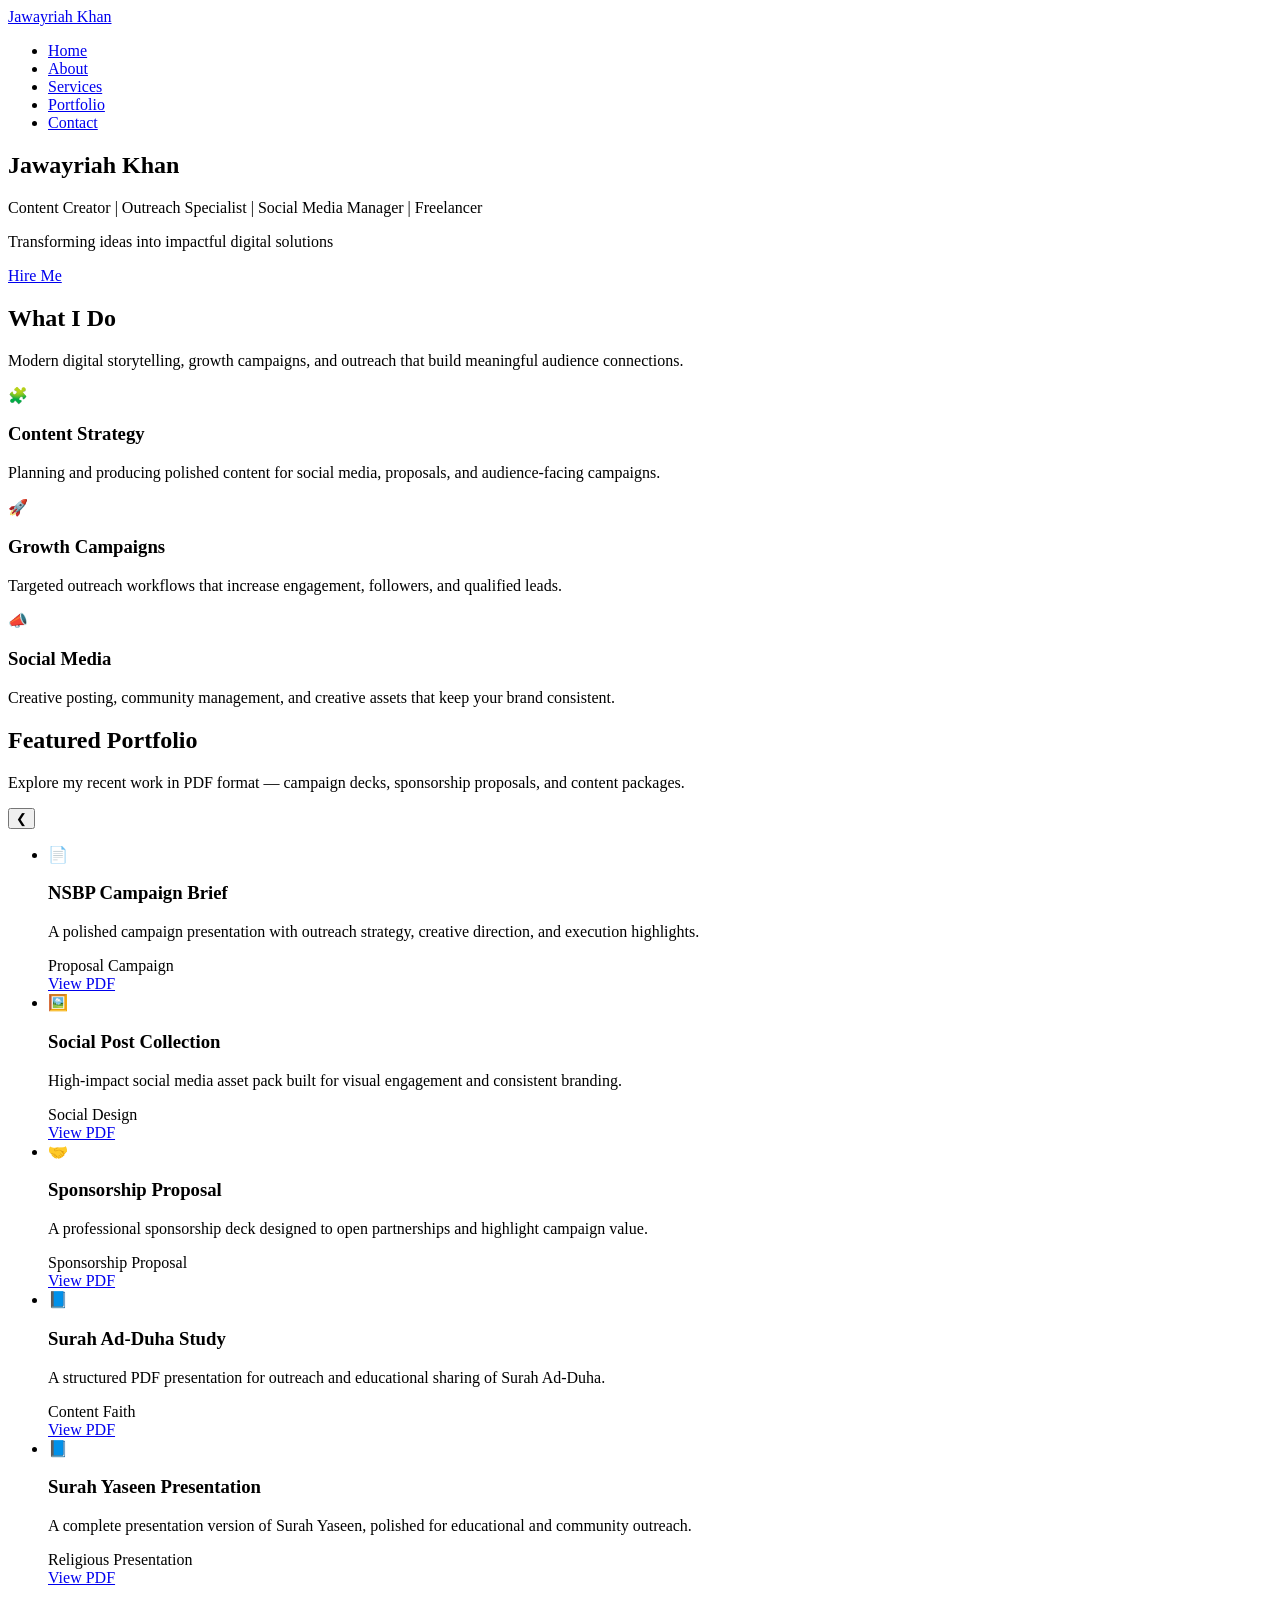
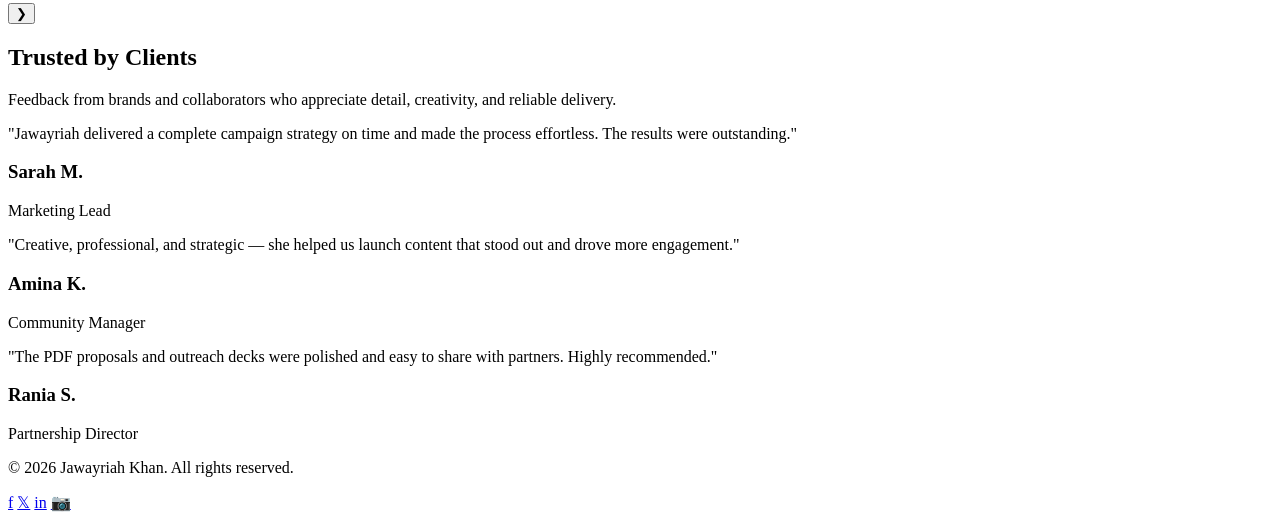
==== index.html @ d054ebfe "Add files via upload" ====
<!DOCTYPE html>
<html lang="en">
<head>
    <meta charset="UTF-8">
    <meta name="viewport" content="width=device-width, initial-scale=1.0">
    <meta name="description" content="Jawayriah Khan - Content Creator, Outreach Specialist, Social Media Manager, and Freelancer">
    <title>Jawayriah Khan - Portfolio</title>
    <link href="https://fonts.googleapis.com/css2?family=Poppins:wght@300;400;600;700&family=Playfair+Display:wght@700&display=swap" rel="stylesheet">
    <link rel="stylesheet" href="css/style.css">
</head>
<body>
    <!-- Navigation Bar -->
    <nav class="navbar">
        <div class="nav-container">
            <div class="nav-logo">
                <a href="index.html">Jawayriah Khan</a>
            </div>
            <ul class="nav-menu">
                <li class="nav-item"><a href="index.html" class="nav-link">Home</a></li>
                <li class="nav-item"><a href="about.html" class="nav-link">About</a></li>
                <li class="nav-item"><a href="services.html" class="nav-link">Services</a></li>
                <li class="nav-item"><a href="portfolio.html" class="nav-link">Portfolio</a></li>
                <li class="nav-item"><a href="contact.html" class="nav-link">Contact</a></li>
            </ul>
            <div class="hamburger">
                <span></span>
                <span></span>
                <span></span>
            </div>
        </div>
    </nav>

    <!-- Hero Section -->
    <section class="hero">
        <div class="hero-content">
            <h1 class="hero-title">Jawayriah Khan</h1>
            <p class="hero-tagline">Content Creator | Outreach Specialist | Social Media Manager | Freelancer</p>
            <p class="hero-subtitle">Transforming ideas into impactful digital solutions</p>
            <a href="contact.html" class="cta-button">Hire Me</a>
        </div>
        <div class="hero-background"></div>
    </section>

    <!-- Feature Section -->
    <section class="feature-section">
        <div class="container">
            <div class="section-title">
                <h2>What I Do</h2>
                <p>Modern digital storytelling, growth campaigns, and outreach that build meaningful audience connections.</p>
            </div>
            <div class="feature-grid">
                <div class="feature-card reveal">
                    <span class="feature-icon">🧩</span>
                    <h3>Content Strategy</h3>
                    <p>Planning and producing polished content for social media, proposals, and audience-facing campaigns.</p>
                </div>
                <div class="feature-card reveal">
                    <span class="feature-icon">🚀</span>
                    <h3>Growth Campaigns</h3>
                    <p>Targeted outreach workflows that increase engagement, followers, and qualified leads.</p>
                </div>
                <div class="feature-card reveal">
                    <span class="feature-icon">📣</span>
                    <h3>Social Media</h3>
                    <p>Creative posting, community management, and creative assets that keep your brand consistent.</p>
                </div>
            </div>
        </div>
    </section>

    <!-- Portfolio Carousel -->
    <section class="portfolio-carousel-section">
        <div class="container">
            <div class="section-title">
                <h2>Featured Portfolio</h2>
                <p>Explore my recent work in PDF format — campaign decks, sponsorship proposals, and content packages.</p>
            </div>
            <div class="carousel">
                <button class="carousel-btn prev" aria-label="Previous slide">&#10094;</button>
                <div class="carousel-track-container">
                    <ul class="carousel-track">
                        <li class="carousel-slide">
                            <div class="carousel-card">
                                <span class="carousel-icon">📄</span>
                                <h3>NSBP Campaign Brief</h3>
                                <p>A polished campaign presentation with outreach strategy, creative direction, and execution highlights.</p>
                                <div class="project-tags">
                                    <span class="tag">Proposal</span>
                                    <span class="tag">Campaign</span>
                                </div>
                                <a href="images/Copy of nsbp this or that (1).pdf" target="_blank" class="project-button">View PDF</a>
                            </div>
                        </li>
                        <li class="carousel-slide">
                            <div class="carousel-card">
                                <span class="carousel-icon">🖼️</span>
                                <h3>Social Post Collection</h3>
                                <p>High-impact social media asset pack built for visual engagement and consistent branding.</p>
                                <div class="project-tags">
                                    <span class="tag">Social</span>
                                    <span class="tag">Design</span>
                                </div>
                                <a href="images/Post (1).pdf" target="_blank" class="project-button">View PDF</a>
                            </div>
                        </li>
                        <li class="carousel-slide">
                            <div class="carousel-card">
                                <span class="carousel-icon">🤝</span>
                                <h3>Sponsorship Proposal</h3>
                                <p>A professional sponsorship deck designed to open partnerships and highlight campaign value.</p>
                                <div class="project-tags">
                                    <span class="tag">Sponsorship</span>
                                    <span class="tag">Proposal</span>
                                </div>
                                <a href="images/Sponsorship Proposal (3).pdf" target="_blank" class="project-button">View PDF</a>
                            </div>
                        </li>
                        <li class="carousel-slide">
                            <div class="carousel-card">
                                <span class="carousel-icon">📘</span>
                                <h3>Surah Ad-Duha Study</h3>
                                <p>A structured PDF presentation for outreach and educational sharing of Surah Ad-Duha.</p>
                                <div class="project-tags">
                                    <span class="tag">Content</span>
                                    <span class="tag">Faith</span>
                                </div>
                                <a href="images/Surah Ad-Duha.pdf" target="_blank" class="project-button">View PDF</a>
                            </div>
                        </li>
                        <li class="carousel-slide">
                            <div class="carousel-card">
                                <span class="carousel-icon">📘</span>
                                <h3>Surah Yaseen Presentation</h3>
                                <p>A complete presentation version of Surah Yaseen, polished for educational and community outreach.</p>
                                <div class="project-tags">
                                    <span class="tag">Religious</span>
                                    <span class="tag">Presentation</span>
                                </div>
                                <a href="images/Surah Yaseen (2).pdf" target="_blank" class="project-button">View PDF</a>
                            </div>
                        </li>
                    </ul>
                </div>
                <button class="carousel-btn next" aria-label="Next slide">&#10095;</button>
            </div>
            <div class="carousel-dots"></div>
        </div>
    </section>

    <!-- Testimonials Section -->
    <section class="testimonial-section">
        <div class="container">
            <div class="section-title">
                <h2>Trusted by Clients</h2>
                <p>Feedback from brands and collaborators who appreciate detail, creativity, and reliable delivery.</p>
            </div>
            <div class="testimonial-grid">
                <div class="testimonial-card reveal">
                    <p>"Jawayriah delivered a complete campaign strategy on time and made the process effortless. The results were outstanding."</p>
                    <h3>Sarah M.</h3>
                    <span>Marketing Lead</span>
                </div>
                <div class="testimonial-card reveal">
                    <p>"Creative, professional, and strategic — she helped us launch content that stood out and drove more engagement."</p>
                    <h3>Amina K.</h3>
                    <span>Community Manager</span>
                </div>
                <div class="testimonial-card reveal">
                    <p>"The PDF proposals and outreach decks were polished and easy to share with partners. Highly recommended."</p>
                    <h3>Rania S.</h3>
                    <span>Partnership Director</span>
                </div>
            </div>
        </div>
    </section>

    <!-- Footer -->
    <footer class="footer">
        <div class="footer-container">
            <div class="footer-content">
                <p>&copy; 2026 Jawayriah Khan. All rights reserved.</p>
                <div class="social-links">
                    <a href="#" class="social-icon" title="Facebook">f</a>
                    <a href="#" class="social-icon" title="Twitter">𝕏</a>
                    <a href="#" class="social-icon" title="LinkedIn">in</a>
                    <a href="#" class="social-icon" title="Instagram">📷</a>
                </div>
            </div>
        </div>
    </footer>

    <script src="js/script.js"></script>
</body>
</html>
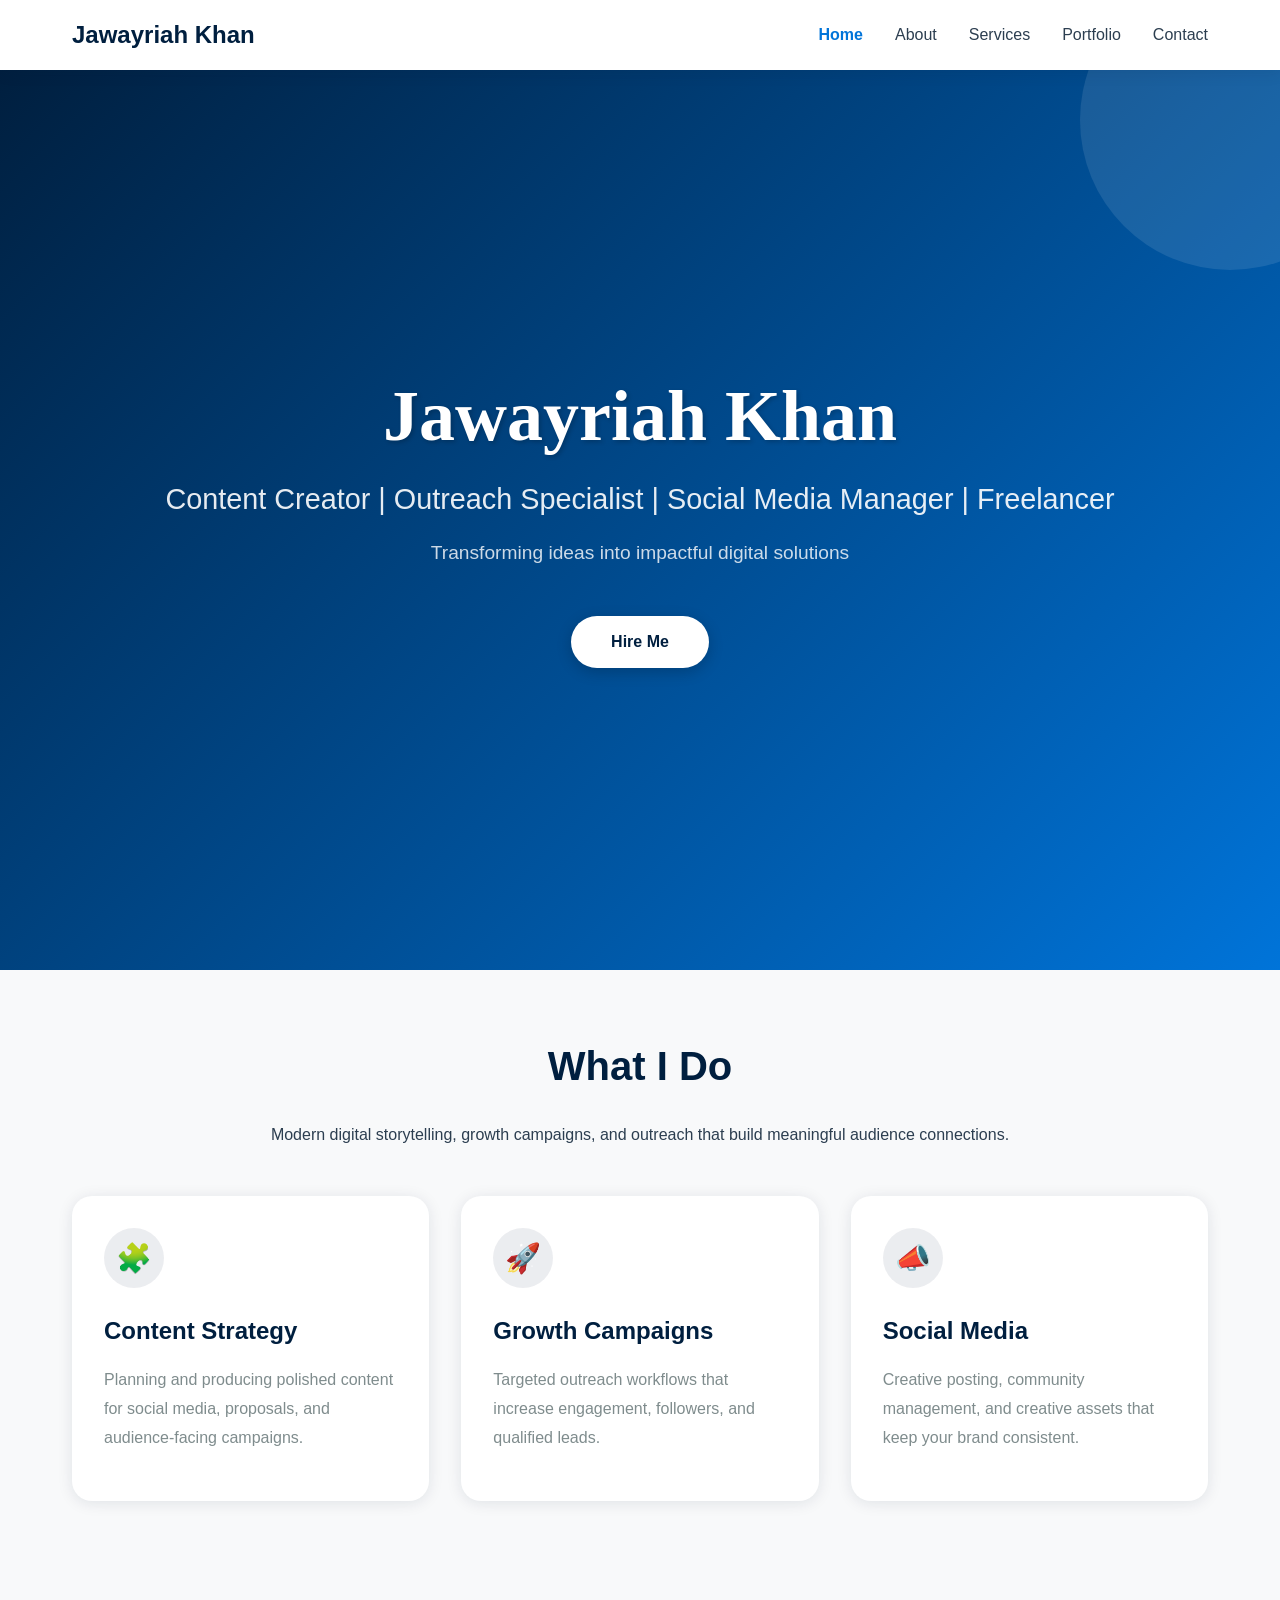
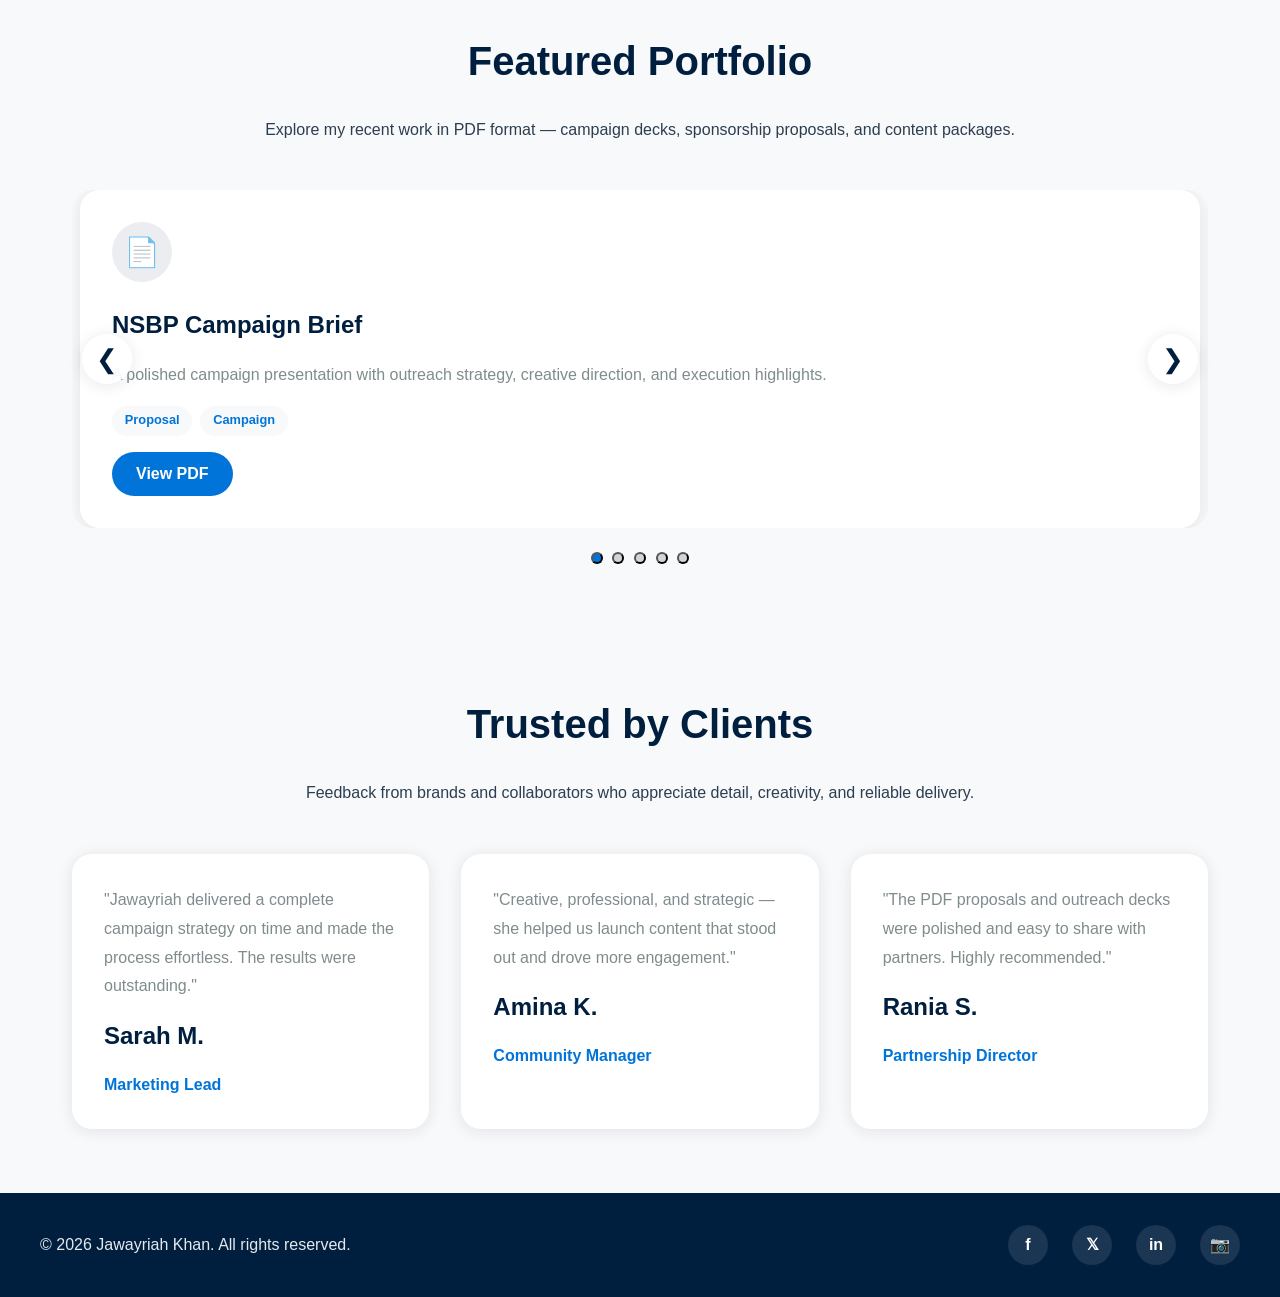
==== commit 3a7cd881: "Update index.html" ====
--- a/index.html
+++ b/index.html
@@ -6,7 +6,7 @@
     <meta name="description" content="Jawayriah Khan - Content Creator, Outreach Specialist, Social Media Manager, and Freelancer">
     <title>Jawayriah Khan - Portfolio</title>
     <link href="https://fonts.googleapis.com/css2?family=Poppins:wght@300;400;600;700&family=Playfair+Display:wght@700&display=swap" rel="stylesheet">
-    <link rel="stylesheet" href="css/style.css">
+    <link rel="stylesheet" href="style.css">
 </head>
 <body>
     <!-- Navigation Bar -->
@@ -189,6 +189,6 @@
         </div>
     </footer>
 
-    <script src="js/script.js"></script>
+    <script src="script.js"></script>
 </body>
 </html>
--- a/style.css
+++ b/style.css
@@ -0,0 +1,1340 @@
+/* ======================================
+   GLOBAL STYLES & VARIABLES
+   ====================================== */
+
+:root {
+    --primary-color: #001f3f;      /* Navy Blue */
+    --secondary-color: #0074D9;    /* Bright Blue */
+    --text-dark: #2c3e50;          /* Dark Gray */
+    --text-light: #7f8c8d;         /* Light Gray */
+    --bg-light: #f8f9fa;           /* Off White */
+    --bg-white: #ffffff;
+    --accent-color: #0074D9;
+    --transition: all 0.3s ease;
+    --shadow: 0 2px 15px rgba(0, 31, 63, 0.1);
+    --shadow-lg: 0 10px 40px rgba(0, 31, 63, 0.15);
+}
+
+* {
+    margin: 0;
+    padding: 0;
+    box-sizing: border-box;
+}
+
+html {
+    scroll-behavior: smooth;
+}
+
+body {
+    font-family: 'Poppins', sans-serif;
+    line-height: 1.6;
+    color: var(--text-dark);
+    background-color: var(--bg-white);
+    overflow-x: hidden;
+}
+
+/* ======================================
+   TYPOGRAPHY
+   ====================================== */
+
+h1, h2, h3, h4, h5, h6 {
+    font-weight: 600;
+    color: var(--primary-color);
+    margin-bottom: 1rem;
+}
+
+h1 {
+    font-family: 'Playfair Display', serif;
+    font-size: 3.5rem;
+    font-weight: 700;
+    line-height: 1.2;
+}
+
+h2 {
+    font-size: 2.5rem;
+    margin-bottom: 1.5rem;
+}
+
+h3 {
+    font-size: 1.5rem;
+    margin-bottom: 0.8rem;
+}
+
+p {
+    color: var(--text-dark);
+    margin-bottom: 1rem;
+}
+
+a {
+    text-decoration: none;
+    color: var(--primary-color);
+    transition: var(--transition);
+}
+
+/* ======================================
+   CONTAINER & UTILITIES
+   ====================================== */
+
+.container {
+    max-width: 1200px;
+    margin: 0 auto;
+    padding: 0 2rem;
+}
+
+.section-title {
+    text-align: center;
+    margin-bottom: 3rem;
+}
+
+/* ======================================
+   NAVIGATION BAR
+   ====================================== */
+
+.navbar {
+    background-color: var(--bg-white);
+    box-shadow: var(--shadow);
+    position: sticky;
+    top: 0;
+    z-index: 1000;
+}
+
+.nav-container {
+    display: flex;
+    justify-content: space-between;
+    align-items: center;
+    padding: 1rem 2rem;
+    max-width: 1200px;
+    margin: 0 auto;
+}
+
+.nav-logo a {
+    font-size: 1.5rem;
+    font-weight: 700;
+    color: var(--primary-color);
+    transition: var(--transition);
+}
+
+.nav-logo a:hover {
+    color: var(--accent-color);
+    transform: scale(1.05);
+}
+
+.nav-menu {
+    display: flex;
+    list-style: none;
+    gap: 2rem;
+    align-items: center;
+}
+
+.nav-link {
+    color: var(--text-dark);
+    font-weight: 500;
+    transition: var(--transition);
+    position: relative;
+}
+
+.nav-link:hover {
+    color: var(--accent-color);
+}
+
+.nav-link::after {
+    content: '';
+    position: absolute;
+    bottom: -5px;
+    left: 0;
+    width: 0;
+    height: 2px;
+    background-color: var(--accent-color);
+    transition: width 0.3s ease;
+}
+
+.nav-link:hover::after {
+    width: 100%;
+}
+
+/* Hamburger Menu */
+.hamburger {
+    display: none;
+    flex-direction: column;
+    cursor: pointer;
+    gap: 5px;
+}
+
+.hamburger span {
+    width: 25px;
+    height: 3px;
+    background-color: var(--primary-color);
+    border-radius: 2px;
+    transition: var(--transition);
+}
+
+.hamburger.active span:nth-child(1) {
+    transform: rotate(45deg) translate(10px, 10px);
+}
+
+.hamburger.active span:nth-child(2) {
+    opacity: 0;
+}
+
+.hamburger.active span:nth-child(3) {
+    transform: rotate(-45deg) translate(8px, -8px);
+}
+
+/* ======================================
+   HERO SECTION
+   ====================================== */
+
+.hero {
+    min-height: 100vh;
+    display: flex;
+    align-items: center;
+    justify-content: center;
+    background: linear-gradient(135deg, var(--primary-color) 0%, var(--accent-color) 100%);
+    color: var(--bg-white);
+    position: relative;
+    overflow: hidden;
+}
+
+.hero-background {
+    position: absolute;
+    width: 300px;
+    height: 300px;
+    background-color: rgba(255, 255, 255, 0.1);
+    border-radius: 50%;
+    top: -100px;
+    right: -100px;
+    animation: float 6s ease-in-out infinite;
+}
+
+.hero-content {
+    position: relative;
+    z-index: 2;
+    text-align: center;
+    padding: 2rem;
+    animation: slideInUp 0.8s ease-out;
+}
+
+.hero-title {
+    font-size: 4.5rem;
+    margin-bottom: 1rem;
+    color: var(--bg-white);
+    text-shadow: 2px 2px 4px rgba(0, 0, 0, 0.2);
+}
+
+.hero-tagline {
+    font-size: 1.8rem;
+    margin-bottom: 1rem;
+    color: rgba(255, 255, 255, 0.9);
+    font-weight: 300;
+}
+
+.hero-subtitle {
+    font-size: 1.2rem;
+    color: rgba(255, 255, 255, 0.8);
+    margin-bottom: 2rem;
+}
+
+.cta-button {
+    display: inline-block;
+    background-color: var(--bg-white);
+    color: var(--primary-color);
+    padding: 0.8rem 2.5rem;
+    border-radius: 50px;
+    font-weight: 600;
+    transition: var(--transition);
+    cursor: pointer;
+    border: none;
+    font-size: 1rem;
+    box-shadow: 0 4px 15px rgba(0, 0, 0, 0.2);
+    margin-top: 1rem;
+}
+
+.cta-button:hover {
+    transform: translateY(-3px);
+    box-shadow: 0 6px 20px rgba(0, 0, 0, 0.3);
+    background-color: var(--bg-light);
+}
+
+.feature-section,
+.portfolio-carousel-section,
+.testimonial-section {
+    padding: 4rem 2rem;
+    background-color: var(--bg-light);
+}
+
+.feature-grid,
+.testimonial-grid {
+    display: grid;
+    grid-template-columns: repeat(3, minmax(220px, 1fr));
+    gap: 2rem;
+}
+
+.feature-card,
+.testimonial-card,
+.carousel-card {
+    background-color: var(--bg-white);
+    border-radius: 20px;
+    padding: 2rem;
+    box-shadow: var(--shadow);
+    transition: var(--transition);
+}
+
+.feature-card:hover,
+.testimonial-card:hover,
+.carousel-card:hover {
+    transform: translateY(-8px);
+    box-shadow: var(--shadow-lg);
+}
+
+.feature-icon,
+.carousel-icon {
+    display: inline-flex;
+    width: 60px;
+    height: 60px;
+    align-items: center;
+    justify-content: center;
+    border-radius: 50%;
+    background-color: rgba(0, 31, 63, 0.08);
+    font-size: 1.8rem;
+    margin-bottom: 1.5rem;
+}
+
+.feature-card h3,
+.carousel-card h3,
+.testimonial-card h3 {
+    color: var(--primary-color);
+    margin-bottom: 1rem;
+}
+
+.feature-card p,
+.carousel-card p,
+.testimonial-card p {
+    color: var(--text-light);
+    line-height: 1.8;
+}
+
+.carousel {
+    position: relative;
+    margin-top: 2rem;
+}
+
+.carousel-track-container {
+    overflow: hidden;
+    border-radius: 20px;
+}
+
+.carousel-track {
+    display: flex;
+    transition: transform 0.5s ease;
+    list-style: none;
+    padding: 0;
+    margin: 0;
+}
+
+.carousel-slide {
+    min-width: 100%;
+    padding: 0 0.5rem;
+    box-sizing: border-box;
+}
+
+.carousel-btn {
+    position: absolute;
+    top: 50%;
+    transform: translateY(-50%);
+    width: 50px;
+    height: 50px;
+    border-radius: 50%;
+    border: none;
+    background-color: rgba(255, 255, 255, 0.92);
+    color: var(--primary-color);
+    font-size: 1.6rem;
+    cursor: pointer;
+    box-shadow: var(--shadow);
+    transition: var(--transition);
+    display: flex;
+    align-items: center;
+    justify-content: center;
+    z-index: 2;
+}
+
+.carousel-btn:hover {
+    transform: translateY(-50%) scale(1.05);
+}
+
+.carousel-btn.prev {
+    left: 10px;
+}
+
+.carousel-btn.next {
+    right: 10px;
+}
+
+.carousel-dots {
+    display: flex;
+    justify-content: center;
+    gap: 0.6rem;
+    margin-top: 1.5rem;
+}
+
+.carousel-dot {
+    width: 12px;
+    height: 12px;
+    border-radius: 50%;
+    background-color: #d1d5db;
+    cursor: pointer;
+    transition: var(--transition);
+}
+
+.carousel-dot.active {
+    background-color: var(--accent-color);
+}
+
+.testimonial-card {
+    min-height: 220px;
+}
+
+.testimonial-card span {
+    display: block;
+    margin-top: 1rem;
+    color: var(--accent-color);
+    font-weight: 600;
+}
+
+.about-section {
+    padding: 4rem 2rem;
+    background-color: var(--bg-white);
+}
+
+.about-bio {
+    display: grid;
+    grid-template-columns: 1fr 1fr;
+    gap: 3rem;
+    margin-bottom: 4rem;
+    align-items: center;
+}
+
+.bio-text h2 {
+    color: var(--primary-color);
+    margin-bottom: 1.5rem;
+}
+
+.bio-text p {
+    color: var(--text-light);
+    margin-bottom: 1rem;
+    line-height: 1.8;
+}
+
+.bio-image {
+    display: flex;
+    justify-content: center;
+}
+
+.image-placeholder {
+    width: 300px;
+    height: 300px;
+    background: linear-gradient(135deg, var(--primary-color), var(--accent-color));
+    border-radius: 10px;
+    display: flex;
+    align-items: center;
+    justify-content: center;
+    font-size: 5rem;
+    box-shadow: var(--shadow-lg);
+    animation: float 3s ease-in-out infinite;
+}
+
+/* Skills Section */
+.skills-section {
+    margin: 3rem 0;
+}
+
+.skills-section h2 {
+    text-align: center;
+    margin-bottom: 2rem;
+}
+
+.skills-grid {
+    display: grid;
+    grid-template-columns: repeat(auto-fit, minmax(250px, 1fr));
+    gap: 2rem;
+    margin-bottom: 2rem;
+}
+
+.skill-item {
+    background-color: var(--bg-light);
+    padding: 1.5rem;
+    border-radius: 10px;
+    transition: var(--transition);
+}
+
+.skill-item:hover {
+    box-shadow: var(--shadow-lg);
+    transform: translateY(-5px);
+}
+
+.skill-item h3 {
+    font-size: 1rem;
+    margin-bottom: 1rem;
+    color: var(--primary-color);
+}
+
+.skill-bar {
+    height: 8px;
+    background-color: #e0e0e0;
+    border-radius: 10px;
+    overflow: hidden;
+    margin-bottom: 0.5rem;
+}
+
+.skill-progress {
+    height: 100%;
+    background: linear-gradient(90deg, var(--primary-color), var(--accent-color));
+    border-radius: 10px;
+    animation: progressFill 1.5s ease-out;
+}
+
+.skill-level {
+    font-size: 0.9rem;
+    color: var(--text-light);
+    font-weight: 600;
+}
+
+/* Expertise Areas */
+.expertise-areas {
+    margin: 3rem 0;
+}
+
+.expertise-areas h2 {
+    text-align: center;
+    margin-bottom: 2rem;
+}
+
+.expertise-grid {
+    display: grid;
+    grid-template-columns: repeat(auto-fit, minmax(280px, 1fr));
+    gap: 2rem;
+}
+
+.expertise-card {
+    background-color: var(--bg-white);
+    border: 2px solid var(--bg-light);
+    padding: 2rem;
+    border-radius: 10px;
+    text-align: center;
+    transition: var(--transition);
+}
+
+.expertise-card:hover {
+    border-color: var(--accent-color);
+    box-shadow: var(--shadow-lg);
+    transform: translateY(-10px);
+}
+
+.expertise-icon {
+    font-size: 2.5rem;
+    margin-bottom: 1rem;
+}
+
+.expertise-card h3 {
+    color: var(--primary-color);
+    margin-bottom: 0.8rem;
+}
+
+.expertise-card p {
+    color: var(--text-light);
+    font-size: 0.95rem;
+}
+
+/* ======================================
+   SERVICES SECTION
+   ====================================== */
+
+.services-section {
+    padding: 4rem 2rem;
+    background-color: var(--bg-light);
+}
+
+.services-grid {
+    display: grid;
+    grid-template-columns: repeat(auto-fit, minmax(300px, 1fr));
+    gap: 2rem;
+    margin-bottom: 3rem;
+}
+
+.service-card {
+    background-color: var(--bg-white);
+    padding: 2rem;
+    border-radius: 10px;
+    box-shadow: var(--shadow);
+    transition: var(--transition);
+    border-top: 4px solid transparent;
+    border-top-color: var(--accent-color);
+}
+
+.service-card:hover {
+    transform: translateY(-10px);
+    box-shadow: var(--shadow-lg);
+}
+
+.service-icon {
+    font-size: 2.5rem;
+    margin-bottom: 1rem;
+    display: inline-block;
+}
+
+.service-card h3 {
+    color: var(--primary-color);
+    margin-bottom: 1rem;
+}
+
+.service-card p {
+    color: var(--text-light);
+    margin-bottom: 1.5rem;
+    font-size: 0.95rem;
+}
+
+.service-features {
+    list-style: none;
+    margin-bottom: 1.5rem;
+}
+
+.service-features li {
+    color: var(--text-light);
+    padding: 0.5rem 0;
+    padding-left: 1.5rem;
+    position: relative;
+}
+
+.service-features li:before {
+    content: '✓';
+    position: absolute;
+    left: 0;
+    color: var(--accent-color);
+    font-weight: bold;
+}
+
+.service-link {
+    display: inline-block;
+    color: var(--accent-color);
+    font-weight: 600;
+    padding: 0.5rem 1rem;
+    border: 2px solid var(--accent-color);
+    border-radius: 25px;
+    transition: var(--transition);
+}
+
+.service-link:hover {
+    background-color: var(--accent-color);
+    color: var(--bg-white);
+}
+
+.service-info {
+    text-align: center;
+    padding: 3rem 2rem;
+    background-color: var(--bg-white);
+    border-radius: 10px;
+}
+
+.service-info h2 {
+    color: var(--primary-color);
+}
+
+.service-info p {
+    color: var(--text-light);
+    font-size: 1.1rem;
+    margin-bottom: 1.5rem;
+}
+
+/* ======================================
+   PORTFOLIO SECTION
+   ====================================== */
+
+.portfolio-section {
+    padding: 4rem 2rem;
+    background-color: var(--bg-white);
+}
+
+.portfolio-grid {
+    display: grid;
+    grid-template-columns: repeat(auto-fit, minmax(300px, 1fr));
+    gap: 2rem;
+    margin-bottom: 3rem;
+}
+
+.portfolio-card {
+    background-color: var(--bg-white);
+    border-radius: 10px;
+    overflow: hidden;
+    box-shadow: var(--shadow);
+    transition: var(--transition);
+}
+
+.portfolio-card:hover {
+    transform: translateY(-10px);
+    box-shadow: var(--shadow-lg);
+}
+
+.project-image {
+    height: 250px;
+    background: linear-gradient(135deg, var(--primary-color), var(--accent-color));
+    display: flex;
+    align-items: center;
+    justify-content: center;
+    overflow: hidden;
+}
+
+.project-image .image-placeholder {
+    width: 100%;
+    height: 100%;
+    background: linear-gradient(135deg, var(--primary-color), var(--accent-color));
+    border-radius: 0;
+    font-size: 4rem;
+    animation: none;
+    margin: 0;
+}
+
+.portfolio-card:hover .project-image {
+    animation: zoomImage 0.5s ease-out;
+}
+
+.project-content {
+    padding: 2rem;
+}
+
+.project-content h3 {
+    color: var(--primary-color);
+    margin-bottom: 1rem;
+}
+
+.project-content p {
+    color: var(--text-light);
+    margin-bottom: 1rem;
+    font-size: 0.95rem;
+}
+
+.project-tags {
+    display: flex;
+    gap: 0.5rem;
+    margin-bottom: 1rem;
+    flex-wrap: wrap;
+}
+
+.tag {
+    background-color: var(--bg-light);
+    color: var(--accent-color);
+    padding: 0.3rem 0.8rem;
+    border-radius: 20px;
+    font-size: 0.8rem;
+    font-weight: 600;
+}
+
+.project-button {
+    display: inline-block;
+    background-color: var(--accent-color);
+    color: var(--bg-white);
+    padding: 0.6rem 1.5rem;
+    border-radius: 25px;
+    font-weight: 600;
+    transition: var(--transition);
+}
+
+.project-button:hover {
+    background-color: var(--primary-color);
+    transform: translateX(3px);
+}
+
+.portfolio-cta {
+    text-align: center;
+    padding: 3rem 2rem;
+    background-color: var(--bg-light);
+    border-radius: 10px;
+}
+
+.portfolio-cta h2 {
+    color: var(--primary-color);
+    margin-bottom: 1rem;
+}
+
+.portfolio-cta p {
+    color: var(--text-light);
+    margin-bottom: 1.5rem;
+    font-size: 1.1rem;
+}
+
+/* ======================================
+   CONTACT SECTION
+   ====================================== */
+
+.contact-section {
+    padding: 4rem 2rem;
+    background-color: var(--bg-light);
+}
+
+.contact-wrapper {
+    display: grid;
+    grid-template-columns: 1fr 1fr;
+    gap: 3rem;
+    margin-bottom: 3rem;
+}
+
+.contact-form-container {
+    background-color: var(--bg-white);
+    padding: 2.5rem;
+    border-radius: 10px;
+    box-shadow: var(--shadow);
+}
+
+.contact-form-container h2 {
+    color: var(--primary-color);
+    margin-bottom: 1.5rem;
+}
+
+.form-group {
+    margin-bottom: 1.5rem;
+}
+
+.form-group label {
+    display: block;
+    margin-bottom: 0.5rem;
+    color: var(--text-dark);
+    font-weight: 600;
+}
+
+.form-group input,
+.form-group textarea {
+    width: 100%;
+    padding: 0.8rem 1rem;
+    border: 2px solid var(--bg-light);
+    border-radius: 5px;
+    font-family: 'Poppins', sans-serif;
+    font-size: 1rem;
+    transition: var(--transition);
+}
+
+.form-group input:focus,
+.form-group textarea:focus {
+    outline: none;
+    border-color: var(--accent-color);
+    box-shadow: 0 0 10px rgba(0, 116, 217, 0.2);
+}
+
+.submit-button {
+    width: 100%;
+    padding: 1rem;
+    background-color: var(--accent-color);
+    color: var(--bg-white);
+    border: none;
+    border-radius: 5px;
+    font-weight: 600;
+    font-size: 1rem;
+    cursor: pointer;
+    transition: var(--transition);
+}
+
+.submit-button:hover {
+    background-color: var(--primary-color);
+    transform: translateY(-2px);
+    box-shadow: var(--shadow-lg);
+}
+
+.form-message {
+    margin-top: 1rem;
+    padding: 1rem;
+    border-radius: 5px;
+    text-align: center;
+    font-weight: 600;
+    display: none;
+}
+
+.form-message.success {
+    display: block;
+    background-color: #d4edda;
+    color: #155724;
+}
+
+.form-message.error {
+    display: block;
+    background-color: #f8d7da;
+    color: #721c24;
+}
+
+/* Contact Info */
+.contact-info-container {
+    background-color: var(--bg-white);
+    padding: 2.5rem;
+    border-radius: 10px;
+    box-shadow: var(--shadow);
+}
+
+.contact-info-container h2 {
+    color: var(--primary-color);
+    margin-bottom: 2rem;
+}
+
+.contact-info-item {
+    display: flex;
+    gap: 1.5rem;
+    margin-bottom: 2rem;
+    padding-bottom: 2rem;
+    border-bottom: 1px solid var(--bg-light);
+    transition: var(--transition);
+}
+
+.contact-info-item:last-child {
+    border-bottom: none;
+    margin-bottom: 0;
+    padding-bottom: 0;
+}
+
+.contact-info-item.highlight {
+    background-color: var(--bg-light);
+    padding: 1.5rem;
+    border-radius: 10px;
+    border-bottom: none;
+}
+
+.info-icon {
+    font-size: 2rem;
+    min-width: 50px;
+    text-align: center;
+}
+
+.info-content h3 {
+    color: var(--primary-color);
+    margin-bottom: 0.5rem;
+    font-size: 1.1rem;
+}
+
+.info-content p {
+    color: var(--text-light);
+    margin-bottom: 0.5rem;
+    font-size: 0.9rem;
+}
+
+.contact-link {
+    color: var(--accent-color);
+    font-weight: 600;
+    transition: var(--transition);
+}
+
+.contact-link:hover {
+    color: var(--primary-color);
+}
+
+.social-contact-links {
+    display: flex;
+    gap: 1rem;
+}
+
+.social-link {
+    display: inline-block;
+    padding: 0.4rem 1rem;
+    background-color: var(--bg-light);
+    color: var(--accent-color);
+    border-radius: 20px;
+    font-weight: 600;
+    font-size: 0.9rem;
+    transition: var(--transition);
+}
+
+.social-link:hover {
+    background-color: var(--accent-color);
+    color: var(--bg-white);
+}
+
+/* Quick Contact */
+.quick-contact {
+    background-color: var(--bg-white);
+    padding: 2.5rem;
+    border-radius: 10px;
+    text-align: center;
+    box-shadow: var(--shadow);
+}
+
+.quick-contact h2 {
+    color: var(--primary-color);
+    margin-bottom: 1.5rem;
+}
+
+.quick-buttons {
+    display: grid;
+    grid-template-columns: repeat(auto-fit, minmax(200px, 1fr));
+    gap: 1rem;
+}
+
+.quick-btn {
+    padding: 1rem 2rem;
+    border-radius: 5px;
+    font-weight: 600;
+    transition: var(--transition);
+    display: inline-block;
+    border: 2px solid transparent;
+}
+
+.quick-btn.whatsapp {
+    background-color: #25D366;
+    color: var(--bg-white);
+}
+
+.quick-btn.whatsapp:hover {
+    background-color: #20ba58;
+    transform: translateY(-3px);
+    box-shadow: var(--shadow-lg);
+}
+
+.quick-btn.email {
+    background-color: var(--accent-color);
+    color: var(--bg-white);
+}
+
+.quick-btn.email:hover {
+    background-color: var(--primary-color);
+    transform: translateY(-3px);
+    box-shadow: var(--shadow-lg);
+}
+
+.quick-btn.phone {
+    background-color: var(--primary-color);
+    color: var(--bg-white);
+}
+
+.quick-btn.phone:hover {
+    background-color: var(--accent-color);
+    transform: translateY(-3px);
+    box-shadow: var(--shadow-lg);
+}
+
+/* ======================================
+   FOOTER
+   ====================================== */
+
+.footer {
+    background-color: var(--primary-color);
+    color: var(--bg-white);
+    padding: 2rem;
+    text-align: center;
+}
+
+.footer-container {
+    max-width: 1200px;
+    margin: 0 auto;
+}
+
+.footer-content {
+    display: flex;
+    justify-content: space-between;
+    align-items: center;
+    flex-wrap: wrap;
+    gap: 1rem;
+}
+
+.footer-content p {
+    color: rgba(255, 255, 255, 0.9);
+    margin: 0;
+}
+
+.social-links {
+    display: flex;
+    gap: 1.5rem;
+}
+
+.social-icon {
+    color: var(--bg-white);
+    font-weight: 600;
+    width: 40px;
+    height: 40px;
+    display: flex;
+    align-items: center;
+    justify-content: center;
+    background-color: rgba(255, 255, 255, 0.1);
+    border-radius: 50%;
+    transition: var(--transition);
+}
+
+.social-icon:hover {
+    background-color: var(--accent-color);
+    transform: translateY(-3px);
+}
+
+/* ======================================
+   ANIMATIONS
+   ====================================== */
+
+@keyframes slideInUp {
+    from {
+        opacity: 0;
+        transform: translateY(30px);
+    }
+    to {
+        opacity: 1;
+        transform: translateY(0);
+    }
+}
+
+@keyframes float {
+    0%, 100% {
+        transform: translateY(0px);
+    }
+    50% {
+        transform: translateY(-20px);
+    }
+}
+
+@keyframes progressFill {
+    from {
+        width: 0;
+    }
+    to {
+        width: 100%;
+    }
+}
+
+@keyframes zoomImage {
+    from {
+        transform: scale(1);
+    }
+    to {
+        transform: scale(1.05);
+    }
+}
+
+@keyframes fadeInUp {
+    from {
+        opacity: 0;
+        transform: translateY(20px);
+    }
+    to {
+        opacity: 1;
+        transform: translateY(0);
+    }
+}
+
+.fade-in {
+    animation: fadeInUp 0.6s ease-out;
+}
+
+/* ======================================
+   RESPONSIVE DESIGN
+   ====================================== */
+
+@media (max-width: 768px) {
+    /* Navigation */
+    .hamburger {
+        display: flex;
+    }
+
+    .nav-menu {
+        position: fixed;
+        left: -100%;
+        top: 70px;
+        flex-direction: column;
+        background-color: var(--bg-white);
+        width: 100%;
+        text-align: center;
+        transition: 0.3s;
+        box-shadow: var(--shadow);
+        gap: 0;
+    }
+
+    .nav-menu.active {
+        left: 0;
+    }
+
+    .nav-item {
+        padding: 1.5rem;
+    }
+
+    /* Hero Section */
+    h1 {
+        font-size: 2.5rem;
+    }
+
+    .hero-title {
+        font-size: 2.5rem;
+    }
+
+    .hero-tagline {
+        font-size: 1.2rem;
+    }
+
+    .hero-subtitle {
+        font-size: 1rem;
+    }
+
+    /* Page Title */
+    .page-title h1 {
+        font-size: 2rem;
+    }
+
+    .page-title p {
+        font-size: 1rem;
+    }
+
+    /* About Section */
+    .about-bio {
+        grid-template-columns: 1fr;
+    }
+
+    .image-placeholder {
+        width: 200px;
+        height: 200px;
+        font-size: 3rem;
+    }
+
+    .skills-grid {
+        grid-template-columns: 1fr;
+    }
+
+    .expertise-grid {
+        grid-template-columns: 1fr;
+    }
+
+    /* Services Section */
+    .services-grid {
+        grid-template-columns: 1fr;
+    }
+
+    /* Portfolio */
+    .portfolio-grid {
+        grid-template-columns: 1fr;
+    }
+
+    .feature-grid,
+    .testimonial-grid {
+        grid-template-columns: 1fr;
+    }
+
+    /* Contact */
+    .contact-wrapper {
+        grid-template-columns: 1fr;
+    }
+
+    .quick-buttons {
+        grid-template-columns: 1fr;
+    }
+
+    /* Footer */
+    .footer-content {
+        flex-direction: column;
+    }
+}
+
+@media (max-width: 480px) {
+    h1 {
+        font-size: 2rem;
+    }
+
+    h2 {
+        font-size: 1.8rem;
+    }
+
+    h3 {
+        font-size: 1.2rem;
+    }
+
+    .container {
+        padding: 0 1rem;
+    }
+
+    .nav-container {
+        padding: 1rem;
+    }
+
+    .hero {
+        min-height: 80vh;
+    }
+
+    .hero-title {
+        font-size: 1.8rem;
+    }
+
+    .hero-tagline {
+        font-size: 1rem;
+    }
+
+    .hero-subtitle {
+        font-size: 0.9rem;
+    }
+
+    .cta-button {
+        padding: 0.7rem 2rem;
+        font-size: 0.9rem;
+    }
+
+    .page-title {
+        padding: 2rem 1rem;
+        margin-top: 60px;
+    }
+
+    .page-title h1 {
+        font-size: 1.5rem;
+    }
+
+    .page-title p {
+        font-size: 0.9rem;
+    }
+
+    .about-section,
+    .services-section,
+    .portfolio-section,
+    .contact-section {
+        padding: 2rem 1rem;
+    }
+
+    .contact-form-container,
+    .contact-info-container,
+    .quick-contact {
+        padding: 1.5rem;
+    }
+
+    .skills-grid {
+        grid-template-columns: 1fr;
+    }
+
+    .social-links {
+        gap: 1rem;
+    }
+
+    .social-icon {
+        width: 35px;
+        height: 35px;
+        font-size: 0.8rem;
+    }
+
+    .footer-content {
+        gap: 0.5rem;
+    }
+}
+
+/* ======================================
+   SCROLL REVEAL
+   ====================================== */
+
+.reveal {
+    opacity: 0;
+    transform: translateY(20px);
+    transition: all 0.6s ease-out;
+}
+
+.reveal.active {
+    opacity: 1;
+    transform: translateY(0);
+}
+
+/* ======================================
+   ACCESSIBILITY
+   ====================================== */
+
+@media (prefers-reduced-motion: reduce) {
+    * {
+        animation-duration: 0.01ms !important;
+        animation-iteration-count: 1 !important;
+        transition-duration: 0.01ms !important;
+    }
+}
+
+/* Smooth scrolling */
+@media (prefers-reduced-motion: no-preference) {
+    html {
+        scroll-behavior: smooth;
+    }
+}
